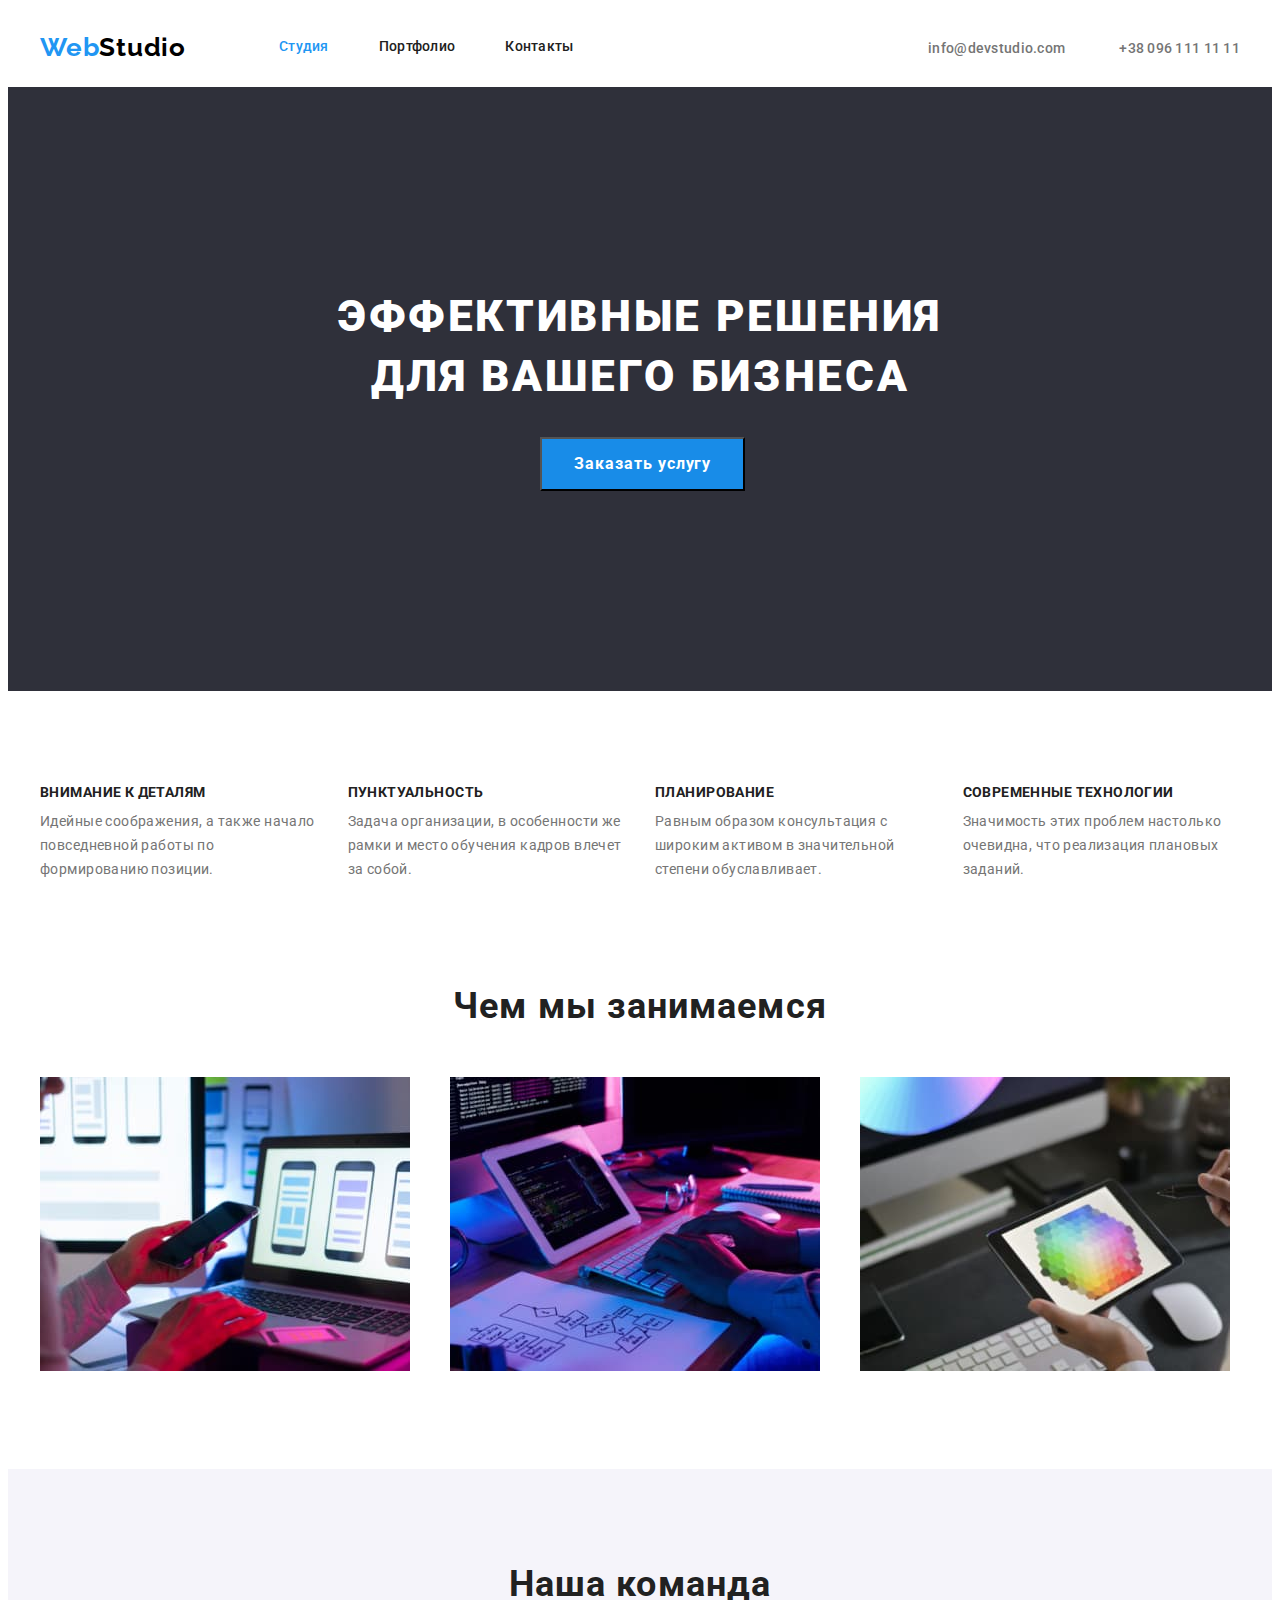
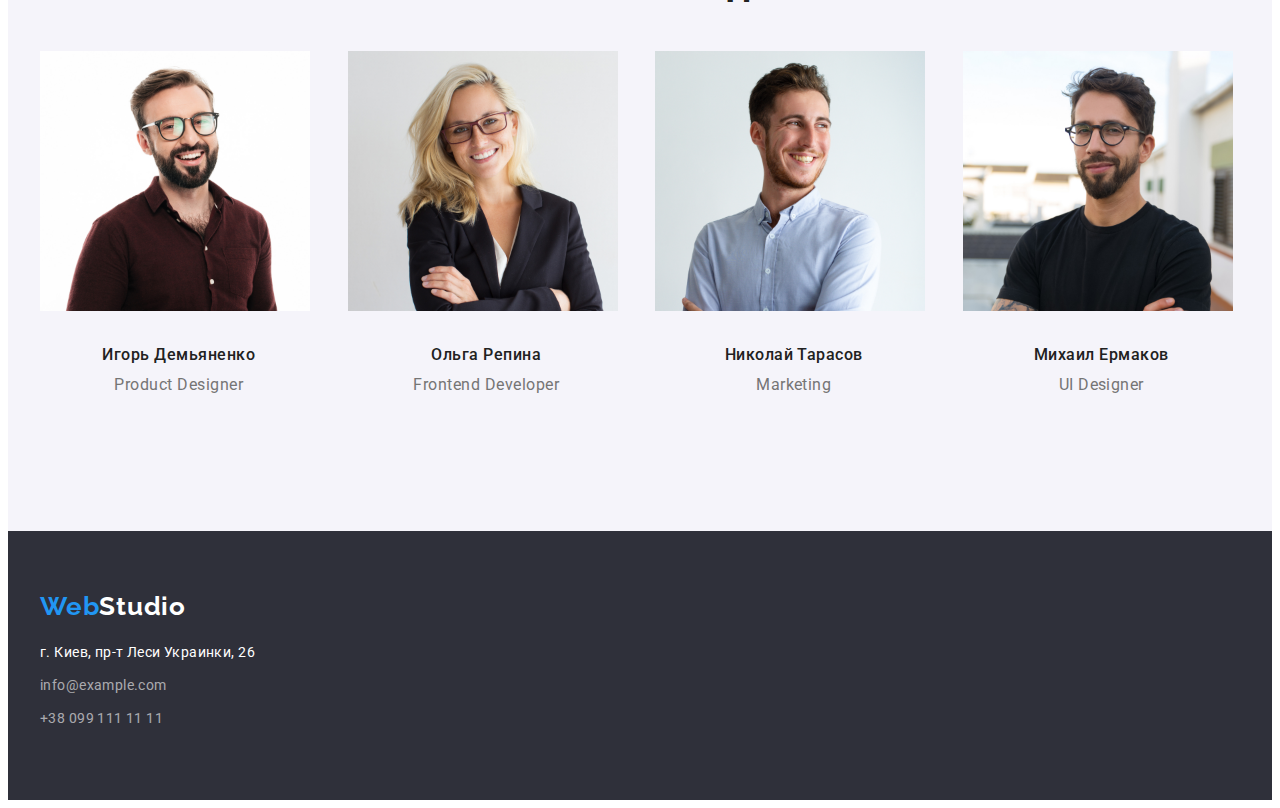
==== index.html @ cc8dd127 "Добавляет папки и файлы с ДЗ №3" ====
<!DOCTYPE html>
<html lang="ru">
    <head>
       <meta charset="UTF-8">
       <meta http-equiv="X-UA-Compatible" content="IE=edge">
       <meta name="viewport" content="width=device-width, initial-scale=1.0">
       <title>Студия</title>
       <link rel="preconnect" href="https://fonts.googleapis.com">
       <link rel="preconnect" href="https://fonts.gstatic.com" crossorigin>
       <link
        href="https://fonts.googleapis.com/css2?family=Raleway:wght@700&family=Roboto:wght@400;500;700;900&display=swap"
        rel="stylesheet">
        <link rel="stylesheet" href="https://cdnjs.cloudflare.com/ajax/libs/modern-normalize/1.1.0/modern-normalize.min.css"
            integrity="sha512-wpPYUAdjBVSE4KJnH1VR1HeZfpl1ub8YT/NKx4PuQ5NmX2tKuGu6U/JRp5y+Y8XG2tV+wKQpNHVUX03MfMFn9Q=="
            crossorigin="anonymous" referrerpolicy="no-referrer" />
       <link rel="stylesheet" href="./css/styles.css">
    </head>
  <body>
   <!-- Шапка (верхняя линия)  -->
    <header class="header">
      <div class="container header-container">
        <a class="header-logo link" href="/"> <span class="site">Web</span><span class="logo">Studio</span></a>
        <nav class="header-nav">
          <ul class="list header-list">
            <li class="header-item"><a class="link header-link" href=""> <div class="text">Студия</div></a></li>
            <li class="header-item"><a class="link header-link" href="./portfolio.html">Портфолио</a></li>
            <li class="header-item"><a class="link header-link" href="">Контакты</a></li>
          </ul>
        </nav>
        <div class="header-connect">
          <a class="link header-mail" href="mailto:info@devstudio.com">info@devstudio.com</a>
          <a class="link header-tel" href="tel:+380961111111">+38 096 111 11 11</a>
        </div>
     </div>
    </header>
    <!-- Уникальная часть страницы (Герой) -->
    <main> 
     <section class="hero">
       <div class="container">
         <h1 class="hero-title">Эффективные решения для вашего бизнеса</h1>
         <button class="hero-btn" type="button">Заказать услугу</button>
       </div>
     </section>    
      <!-- Особенности -->
     <section class="main">
        <div class="container">
           <h2 class="visually-hidden">Наши задачи</h2>
           <ul class="list main-list">
                 <li class="main-item">
                   <h3 class="main-title">Внимание к деталям</h3>
                   <p class="main-after-title">Идейные соображения, а также начало повседневной работы по формированию позиции.</p>
                 </li>
                 <li class="main-item">
                   <h3 class="main-title">Пунктуальность</h3>
                   <p class="main-after-title">Задача организации, в особенности же рамки и место обучения кадров влечет за собой.</p>
                 </li>
                 <li class="main-item">
                   <h3 class="main-title">Планирование</h3>
                   <p class="main-after-title">Равным образом консультация с широким активом в значительной степени обуславливает.</p>
                 </li>
                 <li class="main-item">
                   <h3 class="main-title">Современные технологии</h3>
                   <p class="main-after-title">Значимость этих проблем настолько очевидна, что реализация плановых заданий.</p>
                 </li>
             </ul>
         </div>
     </section>
      <!-- Чем мы занимаемся -->
     <section class="work">
       <div class="container">
         <h2 class="work-title">Чем мы занимаемся</h2>
         <ul class="list list-container">
           <li class="work-container">
             <img src="./img/notebook-smartphone.jpg" alt="ноутбук и планшет" width="370">
           </li>
           <li class="work-container">
             <img src="./img/notebook.jpg" alt="ноутбук и телефон" width="370">
           </li>
           <li class="work-container">
             <img src="./img/tablet.jpg" alt="планшет" width="370">
           </li>
         </ul>
       </div>
     </section>
      <!-- Наша команда -->
     <section class="about">
        <div class="container">
          <h2 class="about-title">Наша команда</h2>
          <ul class="list about-list">
           <li class="about-item item-container">
             <img src="./img/img1.jpg" alt="Демьяненко"  width="270">
              <div class="team">
               <h3 class="about-team">Игорь Демьяненко</h3>
               <p lang="en" class="about-work-position">Product Designer</p>
             </div>
           </li>
           <li class="about-item item-container">
             <img src="./img/img2.jpg" alt="Репина"  width="270">
              <div class="team">
                <h3 class="about-team">Ольга Репина</h3>
                <p lang="en" class="about-work-position">Frontend Developer</p>
              </div>
           </li>
           <li class="about-item item-container">
             <img src="./img/img3.jpg" alt="Тарасов" width="270">
              <div class="team">
                <h3 class="about-team">Николай Тарасов</h3>
                <p lang="en" class="about-work-position">Marketing</p>
              </div>
           </li>
           <li class="about-item item-container">
             <img src="./img/img4.jpg" alt="Ермаков" width="270">
              <div class="team">
                <h3 class="about-team">Михаил Ермаков</h3>
                <p lang="en" class="about-work-position">UI Designer</p>
              </div>
           </li>
          </ul>
        </div>
     </section>
   </main>
   <footer class="footer">
     <div class="container">
        <a class="footer-logo link" href="/"> <span class="site">Web</span><span class="logo-studio">Studio</span></a>
        <address class="footer-address">
         <p class="footer-address-location">г. Киев, пр-т Леси Украинки, 26</p>
         <a class="link footer-link" href="mailto:info@example.com">info@example.com</a>
         <a class="link footer-link" href="tel:+380991111111">+38 099 111 11 11</a>
       </address>
     </div>
   </footer>
 </body>
</html>
---- css/styles.css ----
:root {
  --first-btn-color: #212121;
  --second-btn-color: #757575;
  --accent-color: #2196f3;
}

p,
h1,
h2,
h3,
h4,
h5,
h6 {
  margin: 0;
}

ul {
  margin: 0;
  padding-left: 0;
}

button {
  cursor: pointer;
}

.visually-hidden {
  position: absolute;
  white-space: nowrap;
  width: 1px;
  height: 1px;
  overflow: hidden;
  border: 0;
  padding: 0;
  clip: rect(0 0 0 0);
  clip-path: inset(50%);
  margin: -1px;
}

.container {
  width: 1200px;
  padding-left: 15px;
  padding-right: 15px;
  margin-left: auto;
  margin-right: auto;
}

body {
  font-family: "Roboto", sans-serif;
}

.list {
  list-style: none;
}

.link {
  text-decoration: none;
}

/* ---HEADER----- */

.header {
  padding-top: 24px;
  padding-bottom: 24px;
}

.header-list {
  display: flex;
}

.header-link {
  display: block;
}

.text {
  color: var(--accent-color);
}

.site {
  font-family: "Raleway";
  font-style: normal;
  font-weight: 700;
  font-size: 26px;
  line-height: 1.19;
  letter-spacing: 0.03em;
  color: #2196f3;
}

.logo {
  font-family: "Raleway";
  font-style: normal;
  font-weight: 700;
  font-size: 26px;
  line-height: 1.19;
  letter-spacing: 0.03em;
  color: #000000;
}

.header-container {
  display: flex;
  align-items: center;
}

.header-logo {
  margin-right: 93px;
}

.header-connect {
  margin-left: auto;
}

.header-link {
  font-weight: 500;
  font-size: 14px;
  line-height: 1.14;
  letter-spacing: 0.02em;
  color: var(--first-btn-color);
}

.header-item:not(:last-child) {
  margin-right: 50px;
}

.header-mail,
.header-tel {
  font-weight: 500;
  font-size: 14px;
  line-height: 1.14;
  letter-spacing: 0.02em;
  color: var(--second-btn-color);
}

.header-tel {
  margin-left: 50px;
}

.header-link:hover,
.header-link:focus,
.header-mail:hover,
.header-mail:focus,
.header-tel:hover,
.header-tel:focus,
.list-btn:hover,
.list-btn:focus {
  color: var(--accent-color);
}

/*---- HERO----- */

.hero {
  padding-top: 200px;
  padding-bottom: 200px;
  background: #2f303a;
}

.hero-title {
  font-family: "Roboto";
  font-style: normal;
  font-weight: 900;
  font-size: 44px;
  line-height: 1.36;
  text-align: center;
  letter-spacing: 0.06em;
  text-transform: uppercase;
  color: #ffffff;
  max-width: 696px;
  margin-left: auto;
  margin-right: auto;
  margin-bottom: 30px;
}

.hero-btn {
  font-family: "Roboto";
  font-weight: 700;
  background: #188ce8;
  font-size: 16px;
  line-height: 1.87;
  display: flex;
  text-align: center;
  align-items: center;
  letter-spacing: 0.06em;
  color: #ffffff;
  left: 700px;
  margin-left: 500px;
  padding: 10px 32px;
}

.main {
  padding-top: 94px;
  padding-bottom: 94px;
}

.main-list {
  display: flex;
  flex-wrap: wrap;
  margin-left: -30px;
}

.main-item {
  padding: 0;
  margin-left: 30px;
  width: calc(100% / 4 - 30px);
}

.main-item h3 {
  margin-bottom: 10px;
}

.main-title {
  font-style: normal;
  font-weight: 700;
  font-size: 14px;
  line-height: 1.14;
  letter-spacing: 0.03em;
  text-transform: uppercase;
  color: var(--first-btn-color);
}

.main-after-title {
  font-size: 14px;
  line-height: 1.71;
  letter-spacing: 0.03em;
  color: var(--second-btn-color);
}

.work {
  padding-bottom: 94px;
}

.work-title {
  font-weight: 700;
  font-size: 36px;
  line-height: 1.17;
  text-align: center;
  letter-spacing: 0.03em;
  color: var(--first-btn-color);
  margin-bottom: 50px;
}

.list-container {
  display: flex;
  flex-wrap: wrap;
  margin-left: -30px;
}

.work-container {
  width: calc(100% / 3 - 30px);
  margin-left: 30px;
}

.about {
  background: #f5f4fa;
  padding-bottom: 94px;
  padding-top: 94px;
}

.about-title {
  font-weight: 700;
  font-size: 36px;
  line-height: 1.17;
  text-align: center;
  letter-spacing: 0.03em;
  color: var(--first-btn-color);
  margin-bottom: 46px;
}

.about-team {
  font-weight: 500;
  font-size: 16px;
  line-height: 1.19;
  text-align: center;
  letter-spacing: 0.03em;
  color: var(--first-btn-color);
  margin-bottom: 10px;
}

.team {
  padding-top: 30px;
  padding-bottom: 34px;
}

.about-list {
  display: flex;
  flex-wrap: wrap;
  margin-left: -30px;
}

.item-container {
  width: calc(100% / 4 - 30px);
  margin-left: 30px;
}

.about-work-position {
  font-size: 16px;
  line-height: 1.19;
  text-align: center;
  letter-spacing: 0.03em;
  color: var(--second-btn-color);
}

/*----- FOOTER------- */

.footer {
  padding-top: 60px;
  padding-bottom: 60px;
  background: #2f303a;
}

.logo-studio {
  font-family: "Raleway";
  font-style: normal;
  font-weight: 700;
  font-size: 26px;
  line-height: 1.19;
  letter-spacing: 0.03em;
  color: #ffffff;
}

.footer-address-location {
  font-style: normal;
  font-size: 14px;
  line-height: 1.71;
  letter-spacing: 0.03em;
  color: #ffffff;
}

.footer-address {
  display: flex;
  flex-direction: column;
  margin-top: 20px;
}

.footer-address a,
p {
  margin-bottom: 9px;
}

.footer-link {
  font-family: "Roboto";
  font-style: normal;
  font-weight: 400;
  font-size: 14px;
  line-height: 1.71;
  letter-spacing: 0.03em;
  color: rgba(255, 255, 255, 0.6);
}

/*----- PORTFOLIO -----*/
/*---- ГЕРОЙ ---*/

.header-portfolio {
  border-bottom: 1px solid #ececec;
}

.hero-portfolio {
  padding-top: 94px;
  padding-bottom: 94px;
}

.list-btn {
  font-family: "Roboto";
  font-weight: 500;
  font-size: 16px;
  line-height: 1.62;
  letter-spacing: 0.03em;
  color: var(--first-btn-color);
  background: #f5f4fa;
  border-radius: 4px;
}

.container-btn {
  display: flex;
  justify-content: center;
  margin-bottom: 34px;
}

.container-btn > .portfolio-btn:not(last-child) {
  margin-right: 10px;
}

.first-btn {
  font-family: "Roboto";
  font-weight: 500;
  font-size: 16px;
  line-height: 1.62;
  letter-spacing: 0.03em;
  color: var(--first-btn-color);
  color: #ffffff;
  background: #2196f3;
  box-shadow: 0px 3px 1px rgba(0, 0, 0, 0.1), 0px 1px 2px rgba(0, 0, 0, 0.08),
    0px 2px 2px rgba(0, 0, 0, 0.12);
  border-radius: 4px;
  padding: 6px 22px;
}

.list-btn {
  padding: 6px 22px;
}

.first-btn:hover,
.first-btn:focus {
  color: violet;
}

.list-portfolio {
  display: flex;
  flex-wrap: wrap;
  margin-left: -30px;
}

.card-portfolio {
  width: calc(100% / 3 - 30px);
  margin-left: 30px;
  margin-bottom: 30px;
  border: 1px solid #eeeeee;
}

.card-title {
  font-weight: 700;
  font-size: 18px;
  line-height: 2;
  letter-spacing: 0.06em;
  color: var(--first-btn-color);
}

.card-title-portfolio {
  padding: 20px 24px;
}

.card-after-title {
  font-size: 16px;
  line-height: 1.87;
  letter-spacing: 0.03em;
  color: var(--second-btn-color);
}
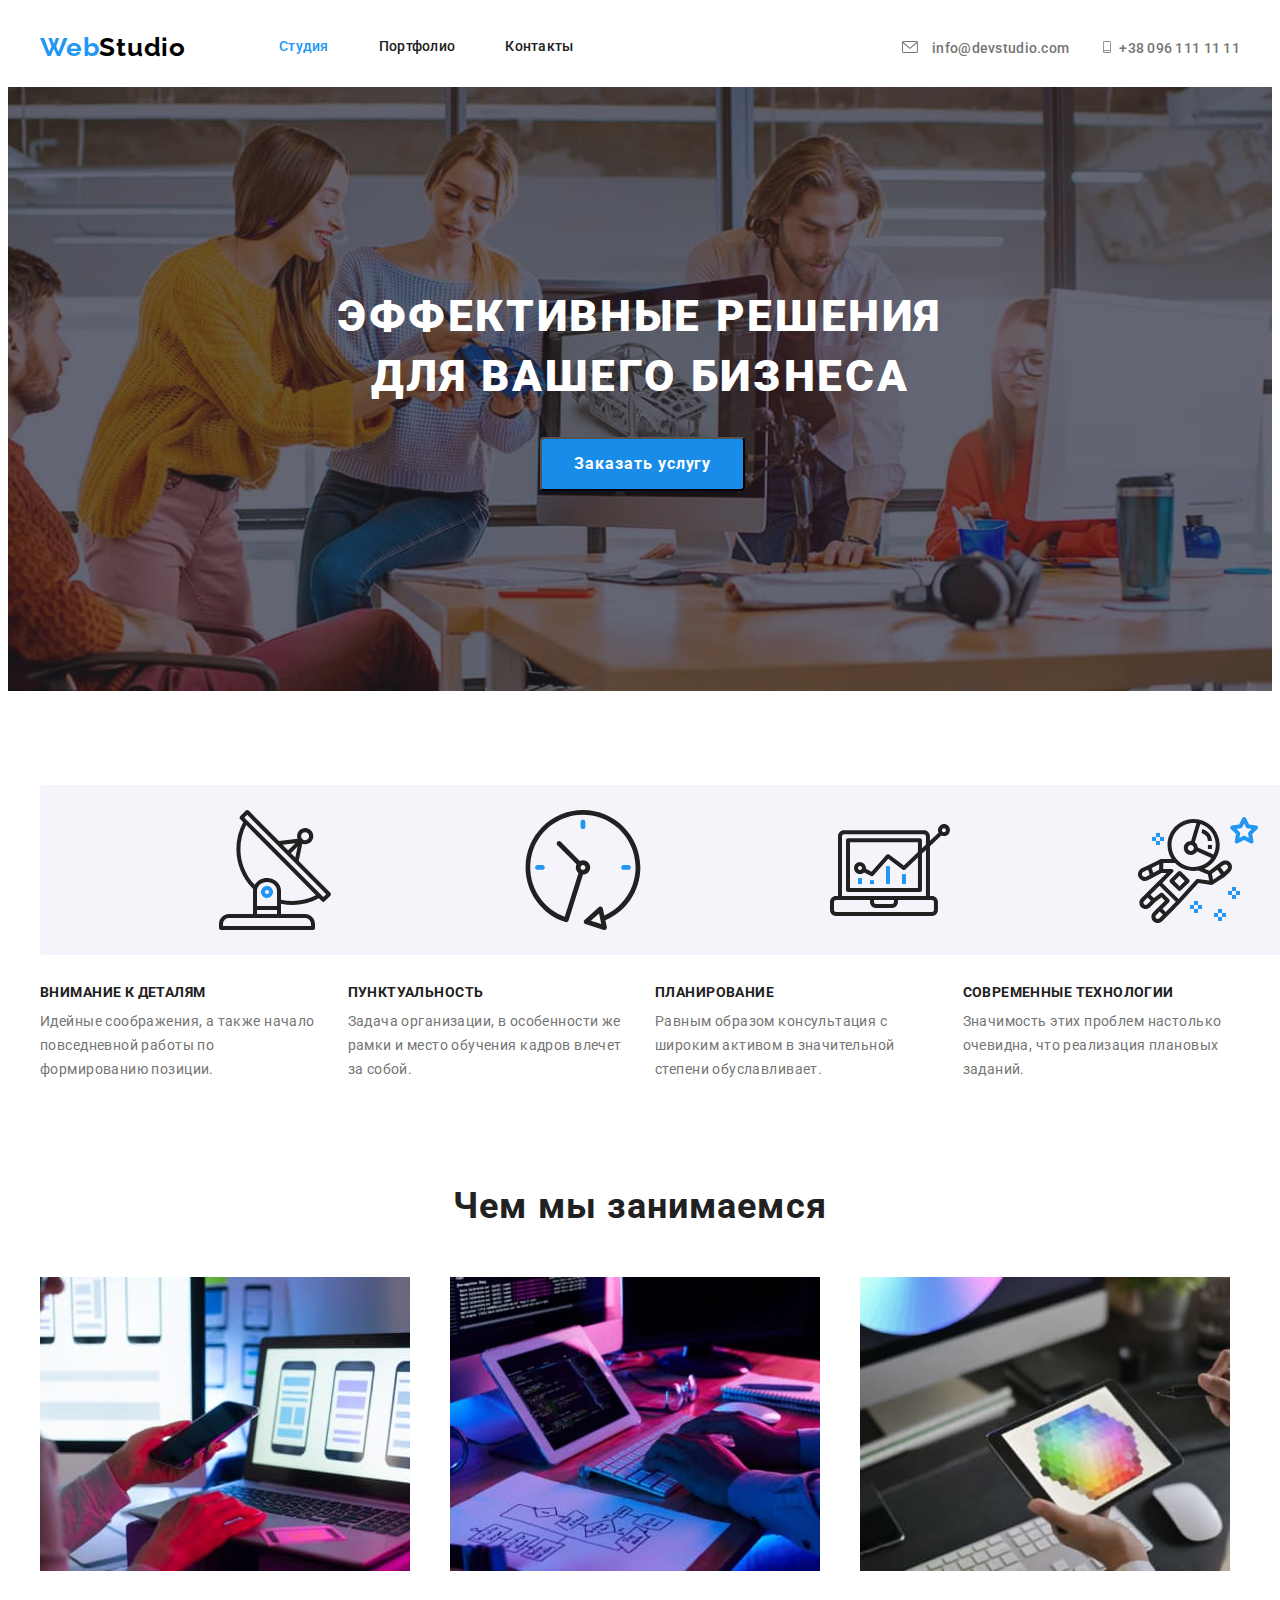
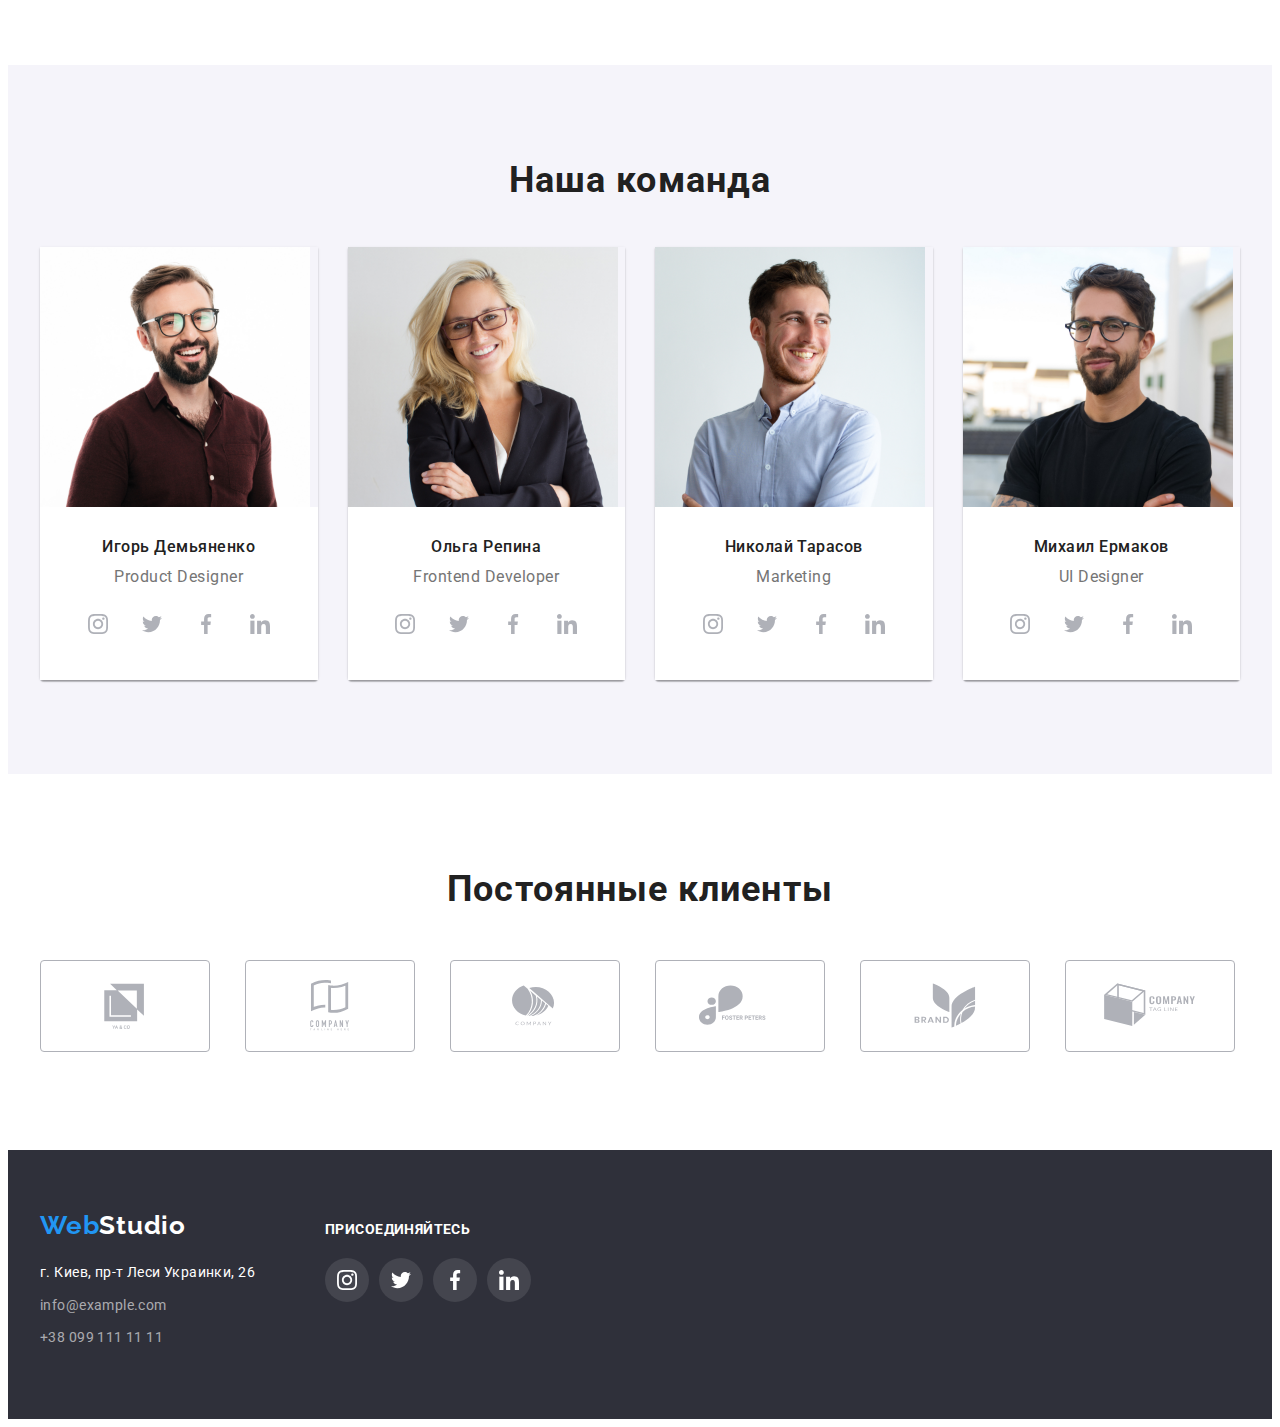
==== commit 3c83bd06: "Выполняет ДЗ №4" ====
--- a/index.html
+++ b/index.html
@@ -27,15 +27,25 @@
             <li class="header-item"><a class="link header-link" href="">Контакты</a></li>
           </ul>
         </nav>
-        <div class="header-connect">
-          <a class="link header-mail" href="mailto:info@devstudio.com">info@devstudio.com</a>
-          <a class="link header-tel" href="tel:+380961111111">+38 096 111 11 11</a>
+         <div class="header-connect header-connect-icon">
+            <div class="header-icon"> 
+              <svg class="mail-icon" width="16" height="12">
+                <use href="./img/icons.svg#icon-envelope"></use>
+              </svg>
+              <a class="link header-mail" href="mailto:info@devstudio.com">info@devstudio.com</a>
+            </div>
+            <div class="header-icon">
+              <svg class="tel-icon" width="16" height="12">
+                <use href="./img/icons.svg#icon-smartphone"></use>
+              </svg>
+              <a class="link header-tel" href="tel:+380961111111">+38 096 111 11 11</a>
+           </div>
         </div>
      </div>
     </header>
     <!-- Уникальная часть страницы (Герой) -->
     <main> 
-     <section class="hero">
+     <section class="hero overlay">
        <div class="container">
          <h1 class="hero-title">Эффективные решения для вашего бизнеса</h1>
          <button class="hero-btn" type="button">Заказать услугу</button>
@@ -47,20 +57,40 @@
            <h2 class="visually-hidden">Наши задачи</h2>
            <ul class="list main-list">
                  <li class="main-item">
-                   <h3 class="main-title">Внимание к деталям</h3>
-                   <p class="main-after-title">Идейные соображения, а также начало повседневной работы по формированию позиции.</p>
+                   <div class="main-content">
+                      <svg class="main-icon" width="70" height="70" >
+                        <use href="./img/icons.svg#icon-antenna"></use>
+                      </svg>
+                      <h3 class="main-title">Внимание к деталям</h3>
+                      <p class="main-after-title">Идейные соображения, а также начало повседневной работы по формированию позиции.</p>
+                   </div>
                  </li>
                  <li class="main-item">
-                   <h3 class="main-title">Пунктуальность</h3>
-                   <p class="main-after-title">Задача организации, в особенности же рамки и место обучения кадров влечет за собой.</p>
+                    <div class="main-content">
+                      <svg class="main-icon" width="70" height="70">
+                        <use href="./img/icons.svg#icon-clock"></use>
+                      </svg>
+                      <h3 class="main-title">Пунктуальность</h3>
+                      <p class="main-after-title">Задача организации, в особенности же рамки и место обучения кадров влечет за собой.</p>
+                    </div>
                  </li>
                  <li class="main-item">
-                   <h3 class="main-title">Планирование</h3>
-                   <p class="main-after-title">Равным образом консультация с широким активом в значительной степени обуславливает.</p>
+                    <div class="main-content">
+                      <svg class="main-icon" width="70" height="70">
+                        <use href="./img/icons.svg#icon-diagram"></use>
+                      </svg>
+                      <h3 class="main-title">Планирование</h3>
+                      <p class="main-after-title">Равным образом консультация с широким активом в значительной степени обуславливает.</p>
+                    </div>
                  </li>
                  <li class="main-item">
-                   <h3 class="main-title">Современные технологии</h3>
-                   <p class="main-after-title">Значимость этих проблем настолько очевидна, что реализация плановых заданий.</p>
+                    <div class="main-content">
+                      <svg class="main-icon" width="70" height="70">
+                        <use href="./img/icons.svg#icon-astronaut"></use>
+                      </svg>
+                      <h3 class="main-title">Современные технологии</h3>
+                      <p class="main-after-title">Значимость этих проблем настолько очевидна, что реализация плановых заданий.</p>
+                    </div>
                  </li>
              </ul>
          </div>
@@ -89,16 +119,76 @@
           <ul class="list about-list">
            <li class="about-item item-container">
              <img src="./img/img1.jpg" alt="Демьяненко"  width="270">
-              <div class="team">
-               <h3 class="about-team">Игорь Демьяненко</h3>
-               <p lang="en" class="about-work-position">Product Designer</p>
-             </div>
+               <div class="team">
+                  <h3 class="about-team">Игорь Демьяненко</h3>
+                  <p lang="en" class="about-work-position">Product Designer</p>
+                 <ul class="team-social-list list-team">
+                    <li class="team-social-item">
+                      <a href="" class="team-social-link">
+                        <svg class="team-social-icon" width="20" height="20">
+                          <use href="./img/icons.svg#icon-instagram"></use>
+                        </svg>
+                      </a>
+                   </li>
+                    <li class="team-social-item">
+                      <a href="" class="team-social-link">
+                        <svg class="team-social-icon" width="20" height="20">
+                          <use href="./img/icons.svg#icon-twitter"></use>
+                        </svg>
+                      </a>
+                    </li>
+                    <li class="team-social-item">
+                      <a href="" class="team-social-link">
+                        <svg class="team-social-icon" width="20" height="20">
+                          <use href="./img/icons.svg#icon-facebook"></use>
+                        </svg>
+                      </a>
+                    </li>
+                    <li class="team-social-item">
+                      <a href="" class="team-social-link">
+                        <svg class="team-social-icon" width="20" height="20">
+                          <use href="./img/icons.svg#icon-linkedin"></use>
+                        </svg>
+                      </a>
+                    </li>
+                  </ul>
+              </div>
            </li>
            <li class="about-item item-container">
              <img src="./img/img2.jpg" alt="Репина"  width="270">
               <div class="team">
                 <h3 class="about-team">Ольга Репина</h3>
                 <p lang="en" class="about-work-position">Frontend Developer</p>
+                <ul class="team-social-list list-team">
+                  <li class="team-social-item">
+                    <a href="" class="team-social-link">
+                      <svg class="team-social-icon" width="20" height="20">
+                        <use href="./img/icons.svg#icon-instagram"></use>
+                      </svg>
+                    </a>
+                  </li>
+                  <li class="team-social-item">
+                    <a href="" class="team-social-link">
+                      <svg class="team-social-icon" width="20" height="20">
+                        <use href="./img/icons.svg#icon-twitter"></use>
+                      </svg>
+                    </a>
+                  </li>
+                  <li class="team-social-item">
+                    <a href="" class="team-social-link">
+                      <svg class="team-social-icon" width="20" height="20">
+                        <use href="./img/icons.svg#icon-facebook"></use>
+                      </svg>
+                    </a>
+                  </li>
+                  <li class="team-social-item">
+                    <a href="" class="team-social-link">
+                      <svg class="team-social-icon" width="20" height="20">
+                        <use href="./img/icons.svg#icon-linkedin"></use>
+                      </svg>
+                    </a>
+                  </li>
+                </ul>
               </div>
            </li>
            <li class="about-item item-container">
@@ -106,6 +196,36 @@
               <div class="team">
                 <h3 class="about-team">Николай Тарасов</h3>
                 <p lang="en" class="about-work-position">Marketing</p>
+                <ul class="team-social-list list-team">
+                  <li class="team-social-item">
+                    <a href="" class="team-social-link">
+                      <svg class="team-social-icon" width="20" height="20">
+                        <use href="./img/icons.svg#icon-instagram"></use>
+                      </svg>
+                    </a>
+                  </li>
+                  <li class="team-social-item">
+                    <a href="" class="team-social-link">
+                      <svg class="team-social-icon" width="20" height="20">
+                        <use href="./img/icons.svg#icon-twitter"></use>
+                      </svg>
+                    </a>
+                  </li>
+                  <li class="team-social-item">
+                    <a href="" class="team-social-link">
+                      <svg class="team-social-icon" width="20" height="20">
+                        <use href="./img/icons.svg#icon-facebook"></use>
+                      </svg>
+                    </a>
+                  </li>
+                  <li class="team-social-item">
+                    <a href="" class="team-social-link">
+                      <svg class="team-social-icon" width="20" height="20">
+                        <use href="./img/icons.svg#icon-linkedin"></use>
+                      </svg>
+                    </a>
+                  </li>
+                </ul>
               </div>
            </li>
            <li class="about-item item-container">
@@ -113,20 +233,135 @@
               <div class="team">
                 <h3 class="about-team">Михаил Ермаков</h3>
                 <p lang="en" class="about-work-position">UI Designer</p>
+                <ul class="team-social-list list-team">
+                  <li class="team-social-item">
+                    <a href="" class="team-social-link">
+                      <svg class="team-social-icon" width="20" height="20">
+                        <use href="./img/icons.svg#icon-instagram"></use>
+                      </svg>
+                    </a>
+                  </li>
+                  <li class="team-social-item">
+                    <a href="" class="team-social-link">
+                      <svg class="team-social-icon" width="20" height="20">
+                        <use href="./img/icons.svg#icon-twitter"></use>
+                      </svg>
+                    </a>
+                  </li>
+                  <li class="team-social-item">
+                    <a href="" class="team-social-link">
+                      <svg class="team-social-icon" width="20" height="20">
+                        <use href="./img/icons.svg#icon-facebook"></use>
+                      </svg>
+                    </a>
+                  </li>
+                  <li class="team-social-item">
+                    <a href="" class="team-social-link">
+                      <svg class="team-social-icon" width="20" height="20">
+                        <use href="./img/icons.svg#icon-linkedin"></use>
+                      </svg>
+                    </a>
+                  </li>
+                </ul>
               </div>
            </li>
           </ul>
         </div>
      </section>
+      <!-- Клиенты -->
+      <section class="clients">
+        <div class="container">
+          <h2 class="clients-title">Постоянные клиенты</h2>
+          <ul class="list clients-list">
+            <li class="clients-container">
+              <a href="" class="clients-content">
+                <svg class="clients-icon" width="170" height="92">
+                  <use href="./img/icons.svg#icon-Logo"></use>
+                </svg>
+              </a>
+            </li>
+            <li class="clients-container">
+              <a href="" class="clients-content">
+                <svg class="clients-icon" width="170" height="92">
+                  <use href="./img/icons.svg#icon-Logo-company"></use>
+                </svg>
+              </a>
+            </li>
+            <li class="clients-container">
+              <a href="" class="clients-content">
+                <svg class="clients-icon" width="170" height="92">
+                  <use href="./img/icons.svg#icon-Logo-com"></use>
+                </svg>
+              </a>
+            </li>
+            <li class="clients-container">
+              <a href="" class="clients-content">
+                <svg class="clients-icon" width="170" height="92">
+                  <use href="./img/icons.svg#icon-Logo-foster"></use>
+                </svg>
+              </a>
+            </li>
+            <li class="clients-container">
+              <a href="" class="clients-content">
+                <svg class="clients-icon" width="170" height="92">
+                  <use href="./img/icons.svg#icon-brand"></use>
+                </svg>
+              </a>
+            </li>
+            <li class="clients-container">
+              <a href="" class="clients-content">
+                <svg class="clients-icon" width="170" height="92">
+                  <use href="./img/icons.svg#icon-tag-line"></use>
+                </svg>
+              </a>
+            </li>
+          </ul>
+        </div>
+      </section>
    </main>
    <footer class="footer">
-     <div class="container">
-        <a class="footer-logo link" href="/"> <span class="site">Web</span><span class="logo-studio">Studio</span></a>
-        <address class="footer-address">
-         <p class="footer-address-location">г. Киев, пр-т Леси Украинки, 26</p>
-         <a class="link footer-link" href="mailto:info@example.com">info@example.com</a>
-         <a class="link footer-link" href="tel:+380991111111">+38 099 111 11 11</a>
-       </address>
+     <div class="container footer-container">
+        <div class="footer-left">
+          <a class="footer-logo link" href="/"> <span class="site">Web</span><span class="logo-studio">Studio</span></a>
+          <address class="footer-address">
+           <p class="footer-address-location">г. Киев, пр-т Леси Украинки, 26</p>
+           <a class="link footer-link" href="mailto:info@example.com">info@example.com</a>
+           <a class="link footer-link" href="tel:+380991111111">+38 099 111 11 11</a>
+         </address>
+        </div>
+        <div class="footer-center">
+          <h2 class=" center-title">присоединяйтесь</h2>
+            <ul class="footer-social-list list-footer">
+              <li class="footer-social-item">
+                <a href="" class="footer-social-link">
+                  <svg class="footer-social-icon" width="20" height="20">
+                    <use href="./img/icons.svg#icon-instagram"></use>
+                  </svg>
+                </a>
+              </li>
+              <li class="footer-social-item">
+                <a href="" class="footer-social-link">
+                  <svg class="footer-social-icon" width="20" height="20">
+                    <use href="./img/icons.svg#icon-twitter"></use>
+                  </svg>
+                </a>
+              </li>
+              <li class="footer-social-item">
+                <a href="" class="footer-social-link">
+                  <svg class="footer-social-icon" width="20" height="20">
+                    <use href="./img/icons.svg#icon-facebook"></use>
+                  </svg>
+                </a>
+              </li>
+              <li class="footer-social-item">
+                <a href="" class="footer-social-link">
+                  <svg class="footer-social-icon" width="20" height="20">
+                    <use href="./img/icons.svg#icon-linkedin"></use>
+                  </svg>
+                </a>
+              </li>
+            </ul>
+        </div>
      </div>
    </footer>
  </body>
--- a/css/styles.css
+++ b/css/styles.css
@@ -120,6 +120,41 @@
   margin-right: 50px;
 }
 
+.header-connect-icon {
+  display: flex;
+  align-items: center;
+}
+
+.mail-icon {
+  margin-right: 10px;
+  fill: #757575;
+}
+
+.tel-icon {
+  fill: #757575;
+  margin-left: 30px;
+}
+
+.tel-icon:hover,
+.tel-icon:focus {
+  background-color: #ffffff;
+}
+
+.header-icon:hover .tel-icon,
+.header-icon:focus .tel-icon {
+  fill: var(--accent-color);
+}
+
+.mail-icon:hover,
+.mail-icon:focus {
+  background-color: #ffffff;
+}
+
+.header-icon:hover .mail-icon,
+.header-icon:focus .mail-icon {
+  fill: var(--accent-color);
+}
+
 .header-mail,
 .header-tel {
   font-weight: 500;
@@ -127,10 +162,6 @@
   line-height: 1.14;
   letter-spacing: 0.02em;
   color: var(--second-btn-color);
-}
-
-.header-tel {
-  margin-left: 50px;
 }
 
 .header-link:hover,
@@ -147,9 +178,23 @@
 /*---- HERO----- */
 
 .hero {
+  background: #2f303a;
   padding-top: 200px;
   padding-bottom: 200px;
-  background: #2f303a;
+}
+
+.overlay {
+  max-width: 1600px;
+  margin-left: auto;
+  margin-right: auto;
+  background-image: linear-gradient(
+      rgba(47, 48, 58, 0.4),
+      rgba(47, 48, 58, 0.4)
+    ),
+    url(../img/Hero-bg.jpg);
+  background-repeat: no-repeat;
+  background-position: center;
+  background-size: cover;
 }
 
 .hero-title {
@@ -182,11 +227,23 @@
   left: 700px;
   margin-left: 500px;
   padding: 10px 32px;
+  box-shadow: 0px 4px 4px rgba(0, 0, 0, 0.15);
+  border-radius: 4px;
 }
 
 .main {
   padding-top: 94px;
   padding-bottom: 94px;
+}
+
+.main-icon {
+  padding: 25px 100px;
+  margin-bottom: 30px;
+  display: flex;
+  width: 270px;
+  height: 120px;
+  background: #f5f4fa;
+  border-radius: 4px;
 }
 
 .main-list {
@@ -248,7 +305,7 @@
 }
 
 .about {
-  background: #f5f4fa;
+  background-color: #f5f4fa;
   padding-bottom: 94px;
   padding-top: 94px;
 }
@@ -276,17 +333,65 @@
 .team {
   padding-top: 30px;
   padding-bottom: 34px;
+  background-color: #ffffff;
+}
+
+img {
+  display: block;
 }
 
 .about-list {
   display: flex;
   flex-wrap: wrap;
   margin-left: -30px;
+}
+
+.about-item {
+  box-shadow: 0px 1px 3px rgba(0, 0, 0, 0.12), 0px 1px 1px rgba(0, 0, 0, 0.14),
+    0px 2px 1px rgba(0, 0, 0, 0.2);
+  border-radius: 0px 0px 4px 4px;
 }
 
 .item-container {
   width: calc(100% / 4 - 30px);
   margin-left: 30px;
+}
+
+.team-social-list {
+  display: flex;
+  justify-content: center;
+}
+
+.team-social-item {
+  list-style-type: none;
+}
+
+.team-social-item + .team-social-item {
+  margin-left: 10px;
+}
+
+.team-social-link {
+  width: 44px;
+  height: 44px;
+  display: flex;
+
+  justify-content: center;
+  align-items: center;
+  border-radius: 50%;
+}
+
+.team-social-icon {
+  fill: #afb1b8;
+}
+
+.team-social-link:hover,
+.team-social-link:focus {
+  background-color: var(--accent-color);
+}
+
+.team-social-link:hover .team-social-icon,
+.team-social-link:focus .team-social-icon {
+  fill: #ffffff;
 }
 
 .about-work-position {
@@ -295,10 +400,67 @@
   text-align: center;
   letter-spacing: 0.03em;
   color: var(--second-btn-color);
+  margin-bottom: 16px;
+}
+
+/* ------clients----- */
+
+.clients {
+  padding-top: 94px;
+  padding-bottom: 94px;
+}
+
+.clients-icon {
+  padding: 16px 32px;
+}
+
+.clients-icon:hover,
+.clients-icon:focus {
+  border-color: var(--accent-color);
+}
+
+.clients-container:hover .clients-icon,
+.clients-container:focus .clients-icon {
+  fill: var(--accent-color);
+}
+
+.clients-title {
+  font-weight: 700;
+  font-size: 36px;
+  line-height: 1.17;
+  text-align: center;
+  letter-spacing: 0.03em;
+  color: var(--first-btn-color);
+  margin-bottom: 50px;
+}
+
+.clients-content {
+  width: 170px;
+  height: 92px;
+}
+
+.clients-list {
+  display: flex;
+  flex-wrap: wrap;
+  margin-left: -30px;
+}
+
+.clients-container {
+  padding: 0;
+  margin-left: 30px;
+  width: calc(100% / 6 - 30px);
+}
+
+.clients-icon {
+  width: 170px;
+  height: 92px;
+  border: 1px solid #afb1b8;
+  box-sizing: border-box;
+  border-radius: 4px;
+  fill: #afb1b8;
 }
 
 /*----- FOOTER------- */
-
 .footer {
   padding-top: 60px;
   padding-bottom: 60px;
@@ -344,12 +506,67 @@
   color: rgba(255, 255, 255, 0.6);
 }
 
+.footer-container {
+  display: flex;
+  align-items: baseline;
+}
+
+.center-title {
+  font-family: "Roboto";
+  font-style: normal;
+  font-weight: 700;
+  font-size: 14px;
+  line-height: 1.14;
+  letter-spacing: 0.03em;
+  text-transform: uppercase;
+  color: #ffffff;
+  margin-bottom: 20px;
+}
+
+.footer-center {
+  margin-left: 70px;
+}
+
+.footer-social-list {
+  display: flex;
+  justify-content: center;
+}
+
+.footer-social-item {
+  list-style-type: none;
+}
+
+.footer-social-item + .footer-social-item {
+  margin-left: 10px;
+}
+
+.footer-social-link {
+  width: 44px;
+  height: 44px;
+  background-color: rgba(255, 255, 255, 0.1);
+  display: flex;
+  justify-content: center;
+  align-items: center;
+  border-radius: 50%;
+}
+
+.footer-social-icon {
+  fill: #ffffff;
+}
+
+.footer-social-link:hover,
+.footer-social-link:focus {
+  background-color: var(--accent-color);
+}
+
+.footer-social-link:hover .footer-social-icon,
+.footer-social-link:focus .footer-social-icon {
+  fill: #ffffff;
+}
+
 /*----- PORTFOLIO -----*/
+
 /*---- ГЕРОЙ ---*/
-
-.header-portfolio {
-  border-bottom: 1px solid #ececec;
-}
 
 .hero-portfolio {
   padding-top: 94px;
@@ -377,28 +594,32 @@
   margin-right: 10px;
 }
 
-.first-btn {
+.portfolio-btn {
+  background: #f5f4fa;
+  border-radius: 4px;
+}
+
+.list-btn {
   font-family: "Roboto";
   font-weight: 500;
   font-size: 16px;
   line-height: 1.62;
   letter-spacing: 0.03em;
-  color: var(--first-btn-color);
-  color: #ffffff;
-  background: #2196f3;
+  color: #212121;
+  padding: 6px 22px;
+}
+
+.list-btn:hover,
+.list-btn:focus {
+  background-color: var(--accent-color);
   box-shadow: 0px 3px 1px rgba(0, 0, 0, 0.1), 0px 1px 2px rgba(0, 0, 0, 0.08),
     0px 2px 2px rgba(0, 0, 0, 0.12);
   border-radius: 4px;
-  padding: 6px 22px;
-}
-
-.list-btn {
-  padding: 6px 22px;
-}
-
-.first-btn:hover,
-.first-btn:focus {
-  color: violet;
+}
+
+.portfolio-btn:hover .list-btn,
+.portfolio-btn:focus .list-btn {
+  color: #ffffff;
 }
 
 .list-portfolio {
@@ -414,6 +635,12 @@
   border: 1px solid #eeeeee;
 }
 
+.card-portfolio:hover {
+  box-shadow: 0px 1px 1px rgba(0, 0, 0, 0.12), 0px 4px 4px rgba(0, 0, 0, 0.06),
+    1px 4px 6px rgba(0, 0, 0, 0.16);
+  cursor: pointer;
+}
+
 .card-title {
   font-weight: 700;
   font-size: 18px;
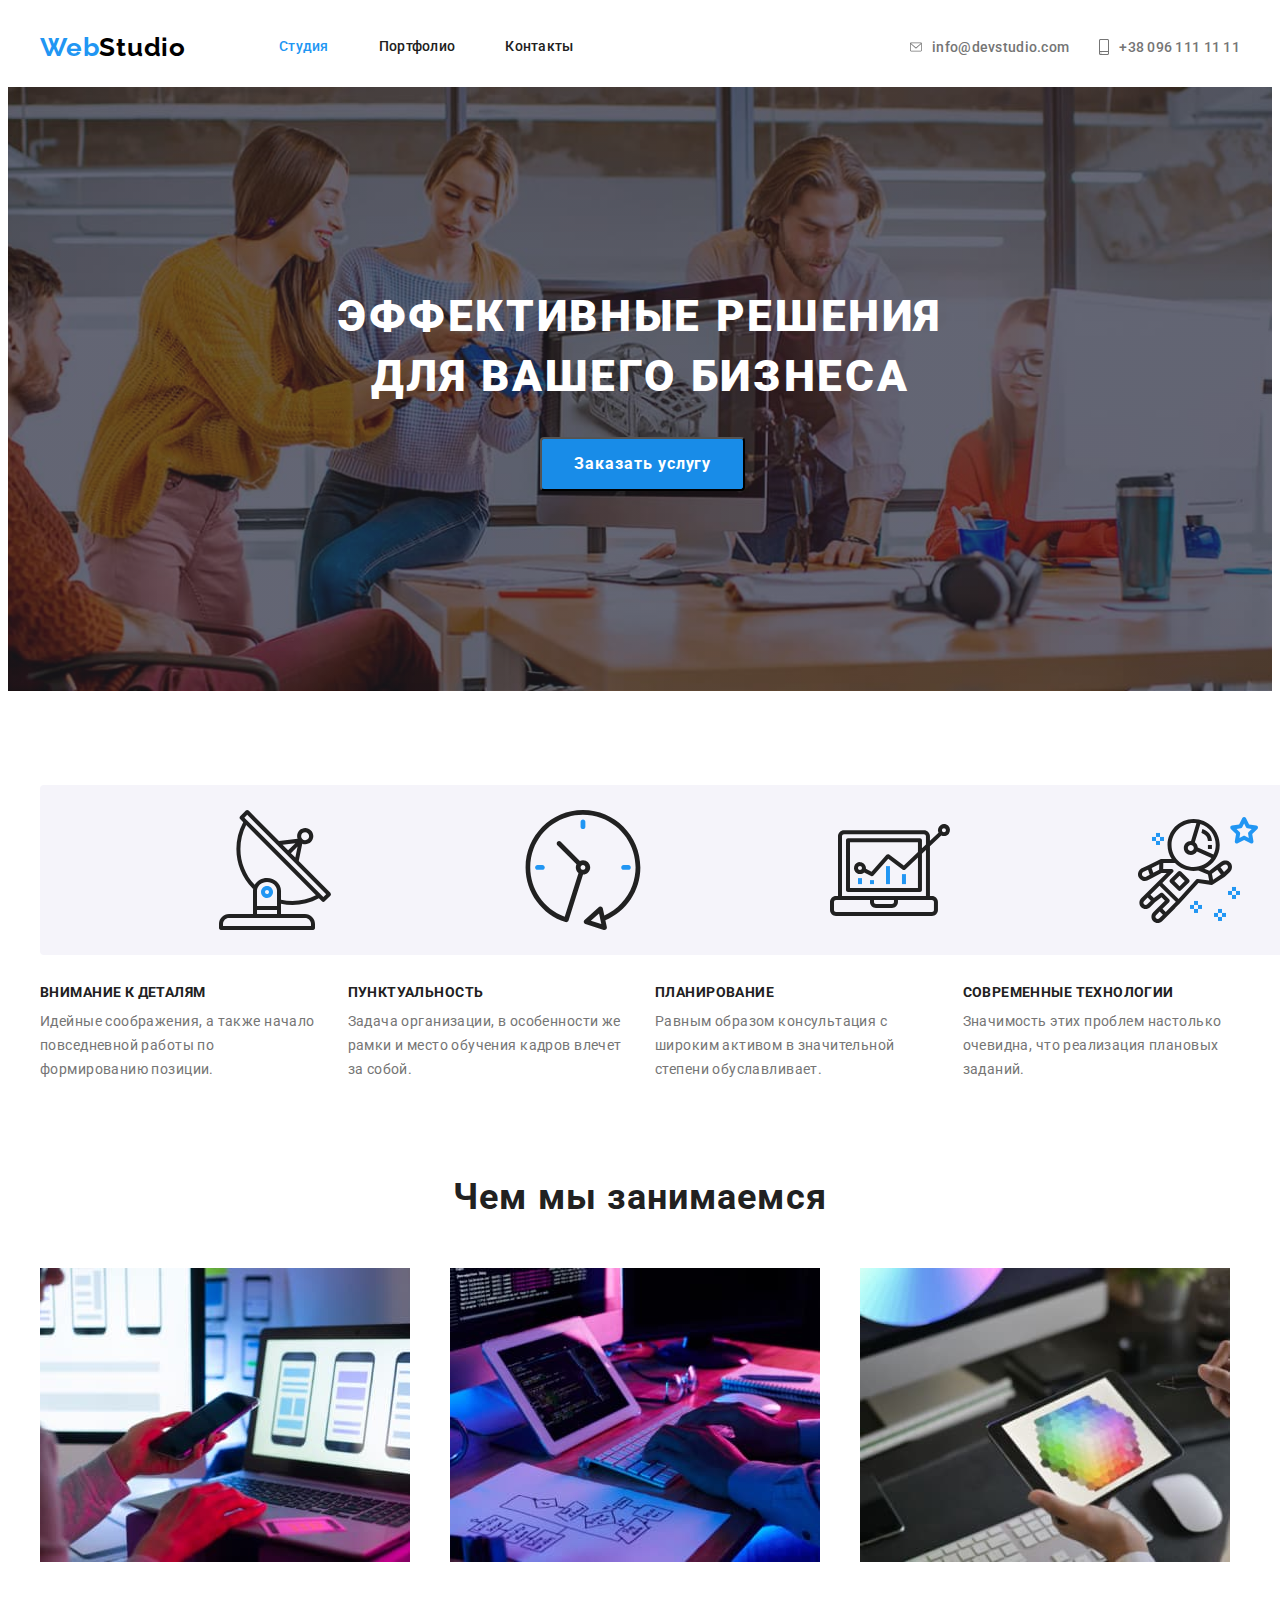
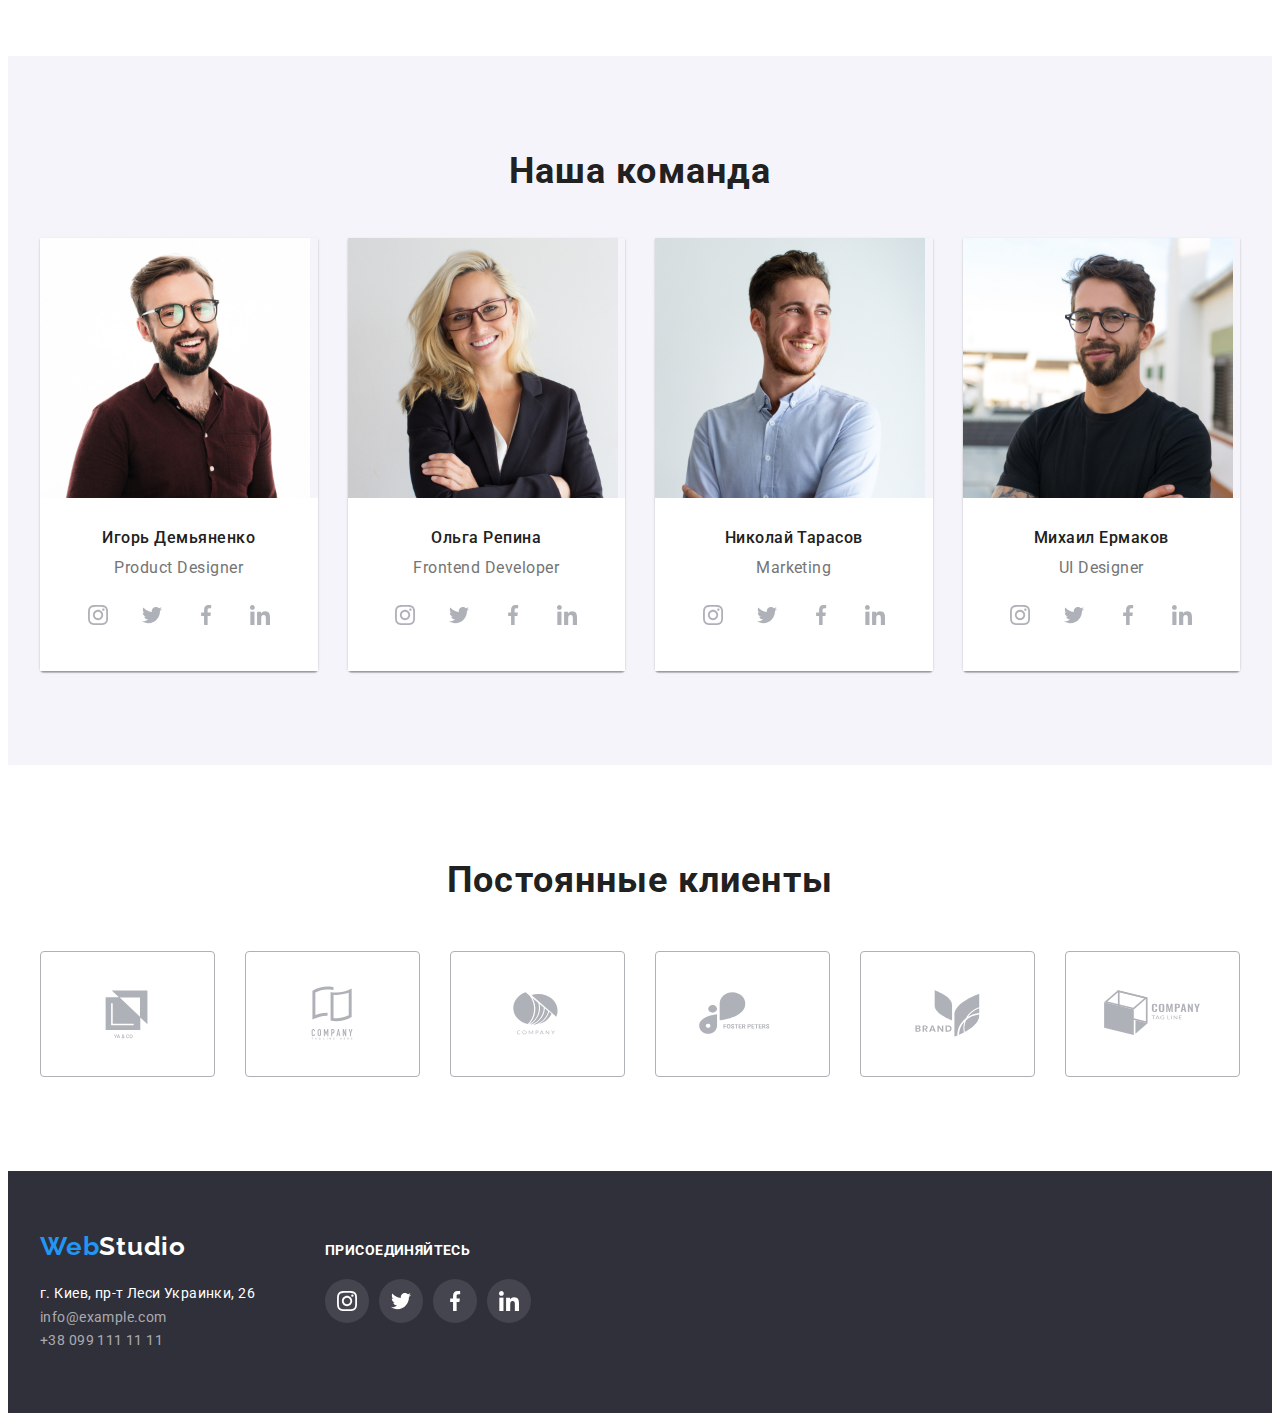
==== commit f511f6c5: "Дорабатует ДЗ №4" ====
--- a/index.html
+++ b/index.html
@@ -27,20 +27,24 @@
             <li class="header-item"><a class="link header-link" href="">Контакты</a></li>
           </ul>
         </nav>
-         <div class="header-connect header-connect-icon">
-            <div class="header-icon"> 
-              <svg class="mail-icon" width="16" height="12">
-                <use href="./img/icons.svg#icon-envelope"></use>
-              </svg>
-              <a class="link header-mail" href="mailto:info@devstudio.com">info@devstudio.com</a>
-            </div>
-            <div class="header-icon">
-              <svg class="tel-icon" width="16" height="12">
-                <use href="./img/icons.svg#icon-smartphone"></use>
-              </svg>
-              <a class="link header-tel" href="tel:+380961111111">+38 096 111 11 11</a>
-           </div>
-        </div>
+        <div class="header-connect">
+         <ul class="header-connect-icon">
+            <li class="icon-container">
+              <a class="link header-mail " href="mailto:info@devstudio.com">
+                <svg class="icon" width="12" height="16">
+                  <use href="./img/icons.svg#icon-envelope"></use>
+                </svg>info@devstudio.com
+              </a>
+            </li>
+            <li class="icon-container">
+              <a class="link header-tel" href="tel:+380961111111">
+                <svg class="icon" width="10" height="16">
+                  <use href="./img/icons.svg#icon-smartphone"></use>
+                </svg> +38 096 111 11 11
+              </a>
+            </li>
+         </ul>
+      </div>
      </div>
     </header>
     <!-- Уникальная часть страницы (Герой) -->
--- a/css/styles.css
+++ b/css/styles.css
@@ -122,44 +122,41 @@
 
 .header-connect-icon {
   display: flex;
-  align-items: center;
-}
-
-.mail-icon {
+}
+
+.header-mail,
+.header-tel {
+  display: inline-flex;
+}
+
+.icon-container {
+  display: inline-flex;
+}
+
+.icon {
   margin-right: 10px;
   fill: #757575;
 }
 
-.tel-icon {
-  fill: #757575;
-  margin-left: 30px;
-}
-
-.tel-icon:hover,
-.tel-icon:focus {
-  background-color: #ffffff;
-}
-
-.header-icon:hover .tel-icon,
-.header-icon:focus .tel-icon {
+.header-mail:focus .icon,
+.header-mail:hover .icon {
   fill: var(--accent-color);
 }
 
-.mail-icon:hover,
-.mail-icon:focus {
-  background-color: #ffffff;
-}
-
-.header-icon:hover .mail-icon,
-.header-icon:focus .mail-icon {
+.header-tel:focus .icon,
+.header-tel:hover .icon {
   fill: var(--accent-color);
+}
+
+.header-mail {
+  margin-right: 30px;
 }
 
 .header-mail,
 .header-tel {
   font-weight: 500;
   font-size: 14px;
-  line-height: 1.14;
+  line-height: 1.21;
   letter-spacing: 0.02em;
   color: var(--second-btn-color);
 }
@@ -414,14 +411,15 @@
   padding: 16px 32px;
 }
 
-.clients-icon:hover,
-.clients-icon:focus {
-  border-color: var(--accent-color);
-}
-
-.clients-container:hover .clients-icon,
-.clients-container:focus .clients-icon {
+.clients-content:focus .clients-icon,
+.clients-content:hover .clients-icon {
   fill: var(--accent-color);
+}
+
+.clients-content:focus,
+.clients-content:hover {
+  outline: none;
+  border-color: #2196f3;
 }
 
 .clients-title {
@@ -435,8 +433,11 @@
 }
 
 .clients-content {
-  width: 170px;
-  height: 92px;
+  display: flex;
+  border: 1px solid #afb1b8;
+  box-sizing: border-box;
+  border-radius: 4px;
+  fill: #afb1b8;
 }
 
 .clients-list {
@@ -449,15 +450,6 @@
   padding: 0;
   margin-left: 30px;
   width: calc(100% / 6 - 30px);
-}
-
-.clients-icon {
-  width: 170px;
-  height: 92px;
-  border: 1px solid #afb1b8;
-  box-sizing: border-box;
-  border-radius: 4px;
-  fill: #afb1b8;
 }
 
 /*----- FOOTER------- */
@@ -491,11 +483,6 @@
   margin-top: 20px;
 }
 
-.footer-address a,
-p {
-  margin-bottom: 9px;
-}
-
 .footer-link {
   font-family: "Roboto";
   font-style: normal;
@@ -567,6 +554,10 @@
 /*----- PORTFOLIO -----*/
 
 /*---- ГЕРОЙ ---*/
+
+.header-portfolio {
+  border: 1px solid #ececec;
+}
 
 .hero-portfolio {
   padding-top: 94px;
@@ -587,7 +578,7 @@
 .container-btn {
   display: flex;
   justify-content: center;
-  margin-bottom: 34px;
+  margin-bottom: 50px;
 }
 
 .container-btn > .portfolio-btn:not(last-child) {
@@ -611,17 +602,13 @@
 
 .list-btn:hover,
 .list-btn:focus {
-  background-color: var(--accent-color);
+  color: #ffffff;
+  background-color: #2196f3;
   box-shadow: 0px 3px 1px rgba(0, 0, 0, 0.1), 0px 1px 2px rgba(0, 0, 0, 0.08),
     0px 2px 2px rgba(0, 0, 0, 0.12);
   border-radius: 4px;
 }
 
-.portfolio-btn:hover .list-btn,
-.portfolio-btn:focus .list-btn {
-  color: #ffffff;
-}
-
 .list-portfolio {
   display: flex;
   flex-wrap: wrap;
@@ -631,7 +618,6 @@
 .card-portfolio {
   width: calc(100% / 3 - 30px);
   margin-left: 30px;
-  margin-bottom: 30px;
   border: 1px solid #eeeeee;
 }
 
